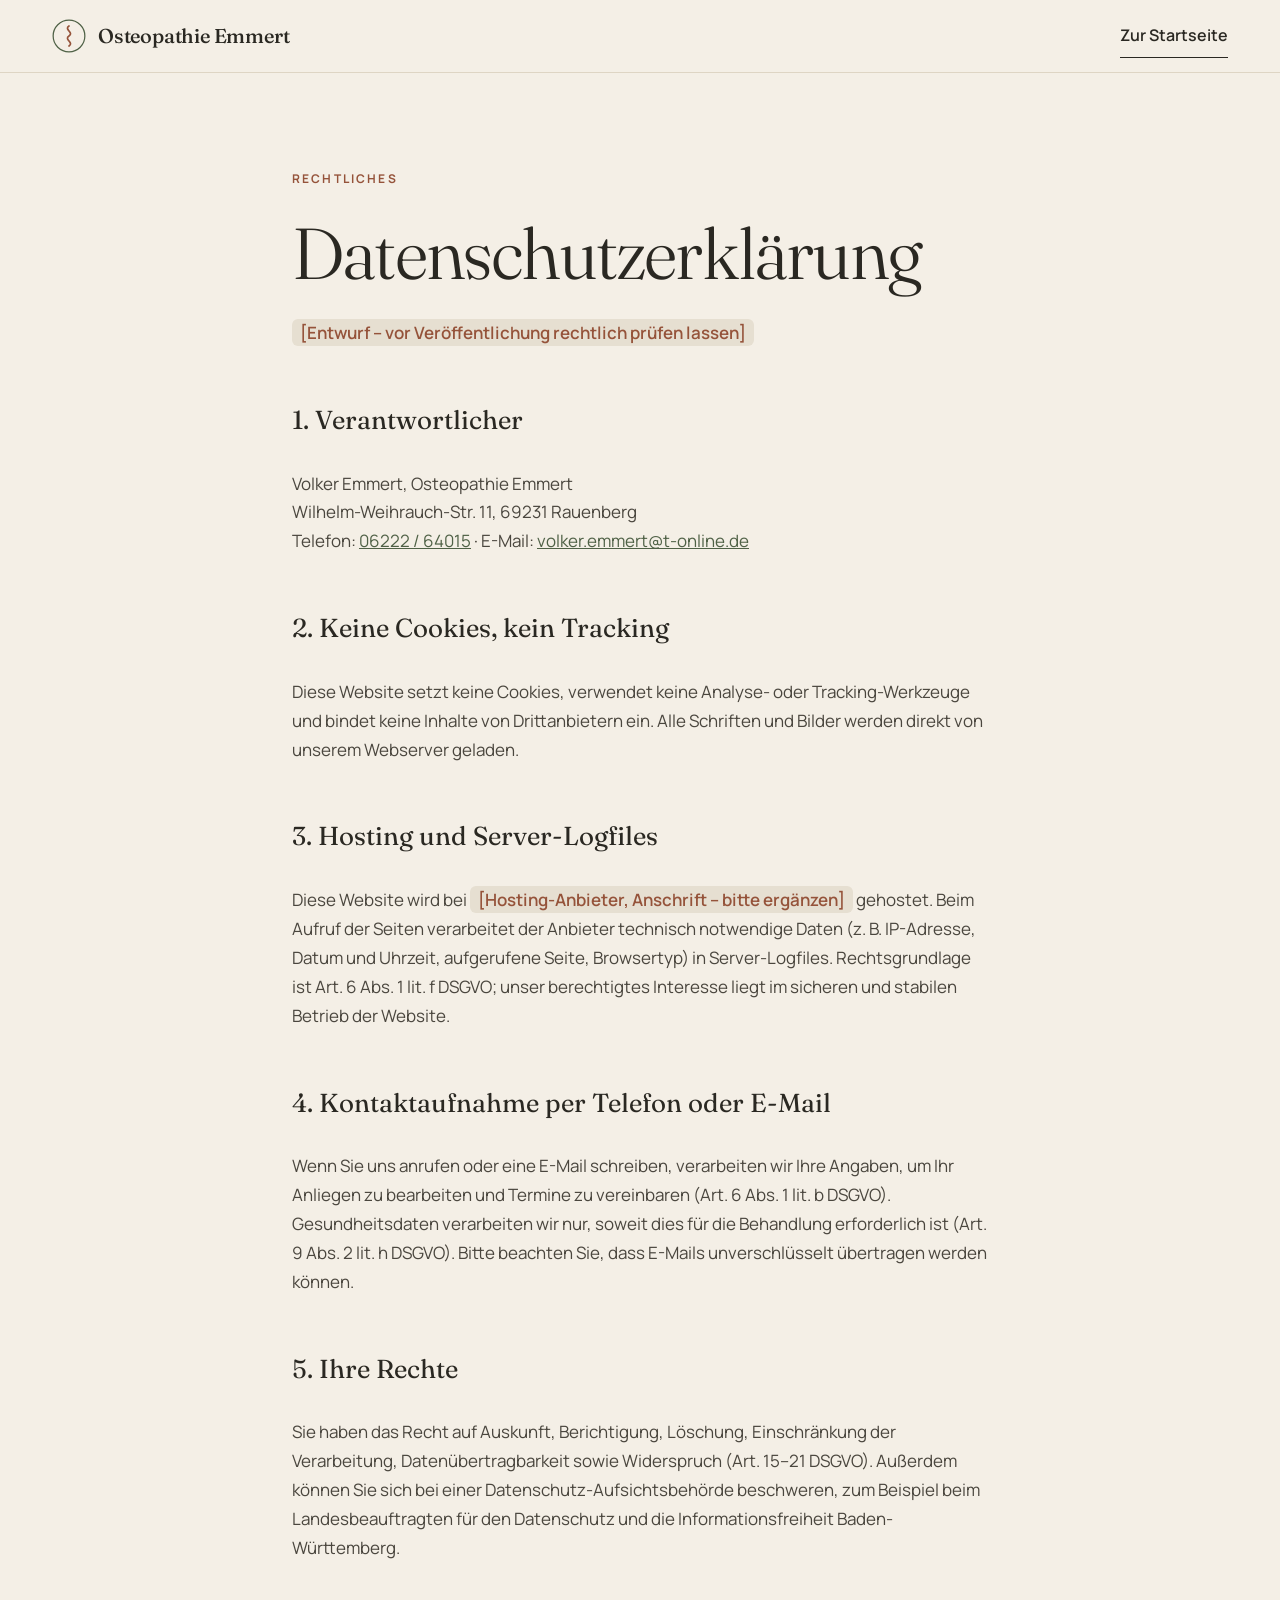
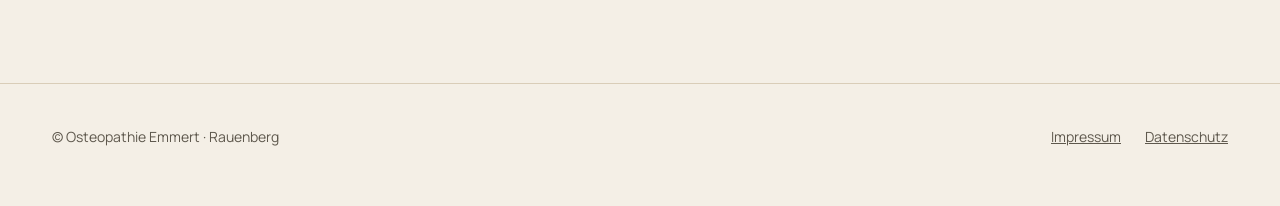
==== datenschutz.html @ 62a51f66 "Build praxis website from the "Erde & Ruhe" redesign Static one-page site for Osteopathie Emmert in " ====
<!doctype html>
<html lang="de">
<head>
  <meta charset="utf-8">
  <meta name="viewport" content="width=device-width, initial-scale=1">
  <title>Datenschutz – Osteopathie Emmert</title>
  <meta name="robots" content="noindex, follow">
  <meta name="theme-color" content="#F4EFE6">
  <link rel="icon" href="assets/img/favicon.svg" type="image/svg+xml">
  <link rel="stylesheet" href="assets/css/styles.css">
</head>
<body>
<a class="skip-link" href="#inhalt">Zum Inhalt springen</a>

<header class="site-header">
  <div class="site-header__inner">
    <a href="index.html" class="brand">
      <svg width="34" height="34" viewBox="0 0 44 44" fill="none" aria-hidden="true"><circle cx="22" cy="22" r="20.5" stroke="#4F6146" stroke-width="1.6"/><path d="M22 9c-7 4.5 7 8.5 0 13s7 8.5 0 13" stroke="#95533A" stroke-width="2.2" stroke-linecap="round"/></svg>
      <span class="brand__name">Osteopathie Emmert</span>
    </a>
    <a href="index.html" class="link-underline">Zur Startseite</a>
  </div>
</header>

<main id="inhalt" class="container legal">
  <span class="eyebrow eyebrow--accent">Rechtliches</span>
  <h1>Datenschutz&shy;erklärung</h1>

  <p><span class="placeholder">[Entwurf – vor Veröffentlichung rechtlich prüfen lassen]</span></p>

  <h2>1. Verantwortlicher</h2>
  <address>
    Volker Emmert, Osteopathie Emmert<br>
    Wilhelm-Weihrauch-Str. 11, 69231 Rauenberg<br>
    Telefon: <a href="tel:+49622264015">06222 / 64015</a> ·
    E-Mail: <a href="mailto:volker.emmert@t-online.de">volker.emmert@t-online.de</a>
  </address>

  <h2>2. Keine Cookies, kein Tracking</h2>
  <p>Diese Website setzt keine Cookies, verwendet keine Analyse- oder Tracking-Werkzeuge und bindet keine Inhalte von Drittanbietern ein. Alle Schriften und Bilder werden direkt von unserem Webserver geladen.</p>

  <h2>3. Hosting und Server-Logfiles</h2>
  <p>Diese Website wird bei <span class="placeholder">[Hosting-Anbieter, Anschrift – bitte ergänzen]</span> gehostet. Beim Aufruf der Seiten verarbeitet der Anbieter technisch notwendige Daten (z.&nbsp;B. IP-Adresse, Datum und Uhrzeit, aufgerufene Seite, Browsertyp) in Server-Logfiles. Rechtsgrundlage ist Art. 6 Abs. 1 lit. f DSGVO; unser berechtigtes Interesse liegt im sicheren und stabilen Betrieb der Website.</p>

  <h2>4. Kontaktaufnahme per Telefon oder E-Mail</h2>
  <p>Wenn Sie uns anrufen oder eine E-Mail schreiben, verarbeiten wir Ihre Angaben, um Ihr Anliegen zu bearbeiten und Termine zu vereinbaren (Art. 6 Abs. 1 lit. b DSGVO). Gesundheitsdaten verarbeiten wir nur, soweit dies für die Behandlung erforderlich ist (Art. 9 Abs. 2 lit. h DSGVO). Bitte beachten Sie, dass E-Mails unverschlüsselt übertragen werden können.</p>

  <h2>5. Ihre Rechte</h2>
  <p>Sie haben das Recht auf Auskunft, Berichtigung, Löschung, Einschränkung der Verarbeitung, Datenübertragbarkeit sowie Widerspruch (Art. 15–21 DSGVO). Außerdem können Sie sich bei einer Datenschutz-Aufsichtsbehörde beschweren, zum Beispiel beim Landesbeauftragten für den Datenschutz und die Informationsfreiheit Baden-Württemberg.</p>
</main>

<footer class="site-footer">
  <div class="container site-footer__inner">
    <span>© Osteopathie Emmert · Rauenberg</span>
    <nav aria-label="Rechtliches">
      <a href="impressum.html">Impressum</a>
      <a href="datenschutz.html" aria-current="page">Datenschutz</a>
    </nav>
  </div>
</footer>
</body>
</html>
---- assets/css/styles.css ----
/* ==========================================================================
   Osteopathie Emmert – Designsystem „Erde & Ruhe“
   Leinen- und Sandtöne als Grund, Moos für Vertrauen, Terrakotta für Wärme.
   ========================================================================== */

/* ---------- Schriften (lokal gehostet, SIL Open Font License) ---------- */

@font-face {
  font-family: 'Fraunces';
  font-style: normal;
  font-weight: 300 600;
  font-display: swap;
  src: url('../fonts/fraunces-latin.woff2') format('woff2');
}
@font-face {
  font-family: 'Fraunces';
  font-style: italic;
  font-weight: 300 500;
  font-display: swap;
  src: url('../fonts/fraunces-latin-italic.woff2') format('woff2');
}
@font-face {
  font-family: 'Manrope';
  font-style: normal;
  font-weight: 400 700;
  font-display: swap;
  src: url('../fonts/manrope-latin.woff2') format('woff2');
}

:root {
  /* Farben */
  --leinen: #F4EFE6;      /* Seitengrund */
  --papier: #FBF8F2;      /* Karten */
  --sand: #E6DFD1;        /* Tags, Flächen */
  --sand-hell: #EDE6D9;   /* Links in Karten */
  --lehm: #D9CDB8;        /* Linien */
  --lehm-dunkel: #CBBFA8; /* Rahmen */
  --salbei: #A3B096;
  --salbei-hell: #E3E8DA;
  --ocker: #C9A36A;
  --moos: #4F6146;        /* Primär, Buttons */
  --moos-dunkel: #3F4E38;
  --waldboden: #2F3A2B;   /* dunkle Flächen */
  --waldboden-karte: #3A4734;
  --waldboden-linie: #4E5C48;
  --terrakotta: #95533A;  /* Akzent, Labels */
  --honig: #E1B98A;       /* Akzent auf Dunkel */
  --erde: #2A2822;        /* Text */
  --stein: #5E584D;       /* Fließtext leise */
  --stein-dunkel: #4A463E;
  --label: #6B655A;
  --hell-auf-dunkel: #D6D0C2;
  --salbei-auf-dunkel: #C2CBB4;

  --accent: var(--moos);

  /* Typografie */
  --font-serif: 'Fraunces', Georgia, 'Times New Roman', serif;
  --font-sans: 'Manrope', system-ui, -apple-system, 'Segoe UI', sans-serif;

  /* Layout */
  --content: 1240px;
  --gutter: 32px;
  --section: 160px;

  /* Radien */
  --r-badge: 10px;
  --r-info: 24px;
  --r-card: 28px;
  --r-band: 32px;
  --r-pill: 999px;
}

/* ---------- Basis ---------- */

*,
*::before,
*::after { box-sizing: border-box; }

html { scroll-behavior: smooth; scroll-padding-top: 88px; }

@media (prefers-reduced-motion: reduce) {
  html { scroll-behavior: auto; }
  *, *::before, *::after { transition: none !important; animation: none !important; }
}

body {
  margin: 0;
  background: var(--leinen);
  color: var(--erde);
  font-family: var(--font-sans);
  font-size: 16px;
  line-height: 1.6;
  -webkit-font-smoothing: antialiased;
  -moz-osx-font-smoothing: grayscale;
}

img { display: block; max-width: 100%; }

a { color: var(--moos); }
a:hover { color: var(--waldboden); }

button { font-family: inherit; }

:focus-visible {
  outline: 2px solid var(--terrakotta);
  outline-offset: 3px;
  border-radius: 4px;
}

h1, h2, h3, p { margin: 0; }

em { font-style: italic; }

.skip-link {
  position: absolute;
  left: 16px;
  top: -100px;
  z-index: 100;
  padding: 12px 20px;
  border-radius: var(--r-pill);
  background: var(--waldboden);
  color: var(--leinen);
  font-weight: 600;
  text-decoration: none;
}
.skip-link:focus { top: 12px; color: var(--leinen); }

.visually-hidden {
  position: absolute !important;
  width: 1px; height: 1px;
  padding: 0; margin: -1px;
  overflow: hidden; clip: rect(0 0 0 0);
  white-space: nowrap; border: 0;
}

.container {
  max-width: var(--content);
  margin: 0 auto;
  padding-left: var(--gutter);
  padding-right: var(--gutter);
}

/* ---------- Typo-Bausteine ---------- */

.eyebrow {
  font-size: 12px;
  font-weight: 700;
  letter-spacing: 0.18em;
  text-transform: uppercase;
  color: var(--label);
}
.eyebrow--accent { color: var(--terrakotta); }
.eyebrow--honey { color: var(--honig); }

.h2 {
  font-family: var(--font-serif);
  font-weight: 320;
  font-size: clamp(36px, 4.6vw, 60px);
  line-height: 1.08;
  letter-spacing: -0.02em;
}
.h2 em { color: var(--terrakotta); }

.lead {
  font-size: 17px;
  line-height: 1.65;
  color: var(--stein);
}

.serif { font-family: var(--font-serif); }

/* ---------- Buttons ---------- */

.btn {
  display: inline-flex;
  align-items: center;
  justify-content: center;
  gap: 10px;
  min-height: 56px;
  padding: 0 32px;
  border-radius: var(--r-pill);
  background: var(--accent);
  color: var(--papier);
  font-weight: 600;
  font-size: 16px;
  text-decoration: none;
  transition: background-color 0.2s ease, transform 0.2s ease;
}
.btn:hover { background: var(--waldboden); color: var(--papier); }
.btn--sm { min-height: 44px; padding: 0 22px; font-size: 14.5px; }
.btn--md { min-height: 52px; padding: 0 26px; font-size: 15px; }

.link-underline {
  display: inline-flex;
  align-items: center;
  gap: 10px;
  min-height: 44px;
  color: var(--erde);
  font-weight: 600;
  font-size: 16px;
  text-decoration: none;
  border-bottom: 1.5px solid var(--erde);
}
.link-underline:hover { color: var(--moos); border-color: var(--moos); }

/* ---------- Header ---------- */

.site-header {
  position: sticky;
  top: 0;
  z-index: 50;
  background: rgba(244, 239, 230, 0.86);
  backdrop-filter: blur(16px);
  -webkit-backdrop-filter: blur(16px);
  border-bottom: 1px solid rgba(203, 191, 168, 0.55);
}

.site-header__inner {
  max-width: var(--content);
  margin: 0 auto;
  padding: 14px var(--gutter);
  display: flex;
  flex-wrap: wrap;
  align-items: center;
  justify-content: space-between;
  gap: 12px 32px;
}

.brand {
  display: flex;
  align-items: center;
  gap: 12px;
  min-height: 44px;
  color: var(--erde);
  text-decoration: none;
}
.brand:hover { color: var(--erde); }
.brand__name {
  font-family: var(--font-serif);
  font-size: 20px;
  font-weight: 500;
  letter-spacing: -0.01em;
}

.main-nav {
  display: flex;
  flex-wrap: wrap;
  align-items: center;
  gap: 4px 32px;
  font-size: 14.5px;
  font-weight: 500;
}
.main-nav a {
  padding: 12px 0;
  color: var(--erde);
  text-decoration: none;
}
.main-nav a:hover { color: var(--moos); }

.nav-toggle {
  display: none;
  align-items: center;
  justify-content: center;
  width: 44px;
  height: 44px;
  border-radius: var(--r-pill);
  border: 1.5px solid var(--lehm-dunkel);
  background: transparent;
  color: var(--erde);
  cursor: pointer;
}

/* ---------- Hero ---------- */

.hero {
  padding-top: 72px;
  display: flex;
  flex-wrap: wrap;
  gap: 56px 80px;
  align-items: center;
}
.hero__text {
  flex: 1 1 460px;
  min-width: 0;
  display: flex;
  flex-direction: column;
  gap: 36px;
}
.hero__title {
  font-family: var(--font-serif);
  font-weight: 320;
  font-size: clamp(60px, 8vw, 112px);
  line-height: 0.96;
  letter-spacing: -0.03em;
}
.hero__title em {
  font-weight: 300;
  color: var(--terrakotta);
}
.hero__intro {
  max-width: 440px;
  font-size: 20px;
  line-height: 1.6;
  color: var(--stein-dunkel);
}
.hero__actions {
  display: flex;
  flex-wrap: wrap;
  align-items: center;
  gap: 16px 32px;
}
.hero__media { flex: 1 1 420px; min-width: 0; }
.hero__media img {
  width: 100%;
  height: 640px;
  object-fit: cover;
  border-radius: 400px 400px var(--r-card) var(--r-card);
}

/* ---------- Auf einen Blick ---------- */

.facts { padding-top: 72px; }
.facts__grid {
  display: grid;
  grid-template-columns: repeat(auto-fit, minmax(240px, 1fr));
  border-top: 1px solid var(--lehm);
  border-bottom: 1px solid var(--lehm);
}
.facts__item {
  padding: 28px 28px 28px 0;
  display: flex;
  flex-direction: column;
  gap: 8px;
}
.facts__value {
  font-size: 16px;
  line-height: 1.6;
  color: var(--erde);
  text-decoration: none;
}

/* ---------- Sektionen allgemein ---------- */

.section { padding-top: var(--section); }

.section-head {
  display: flex;
  flex-wrap: wrap;
  justify-content: space-between;
  align-items: flex-end;
  gap: 24px 80px;
}
.section-head__title {
  display: flex;
  flex-direction: column;
  gap: 28px;
}

/* ---------- 01 Philosophie ---------- */

.philosophy {
  display: flex;
  flex-direction: column;
  gap: 64px;
}
.philosophy__head {
  display: flex;
  flex-direction: column;
  gap: 28px;
  max-width: 920px;
}
.philosophy__head .h2 { line-height: 1.12; }
.philosophy__image {
  width: 100%;
  height: 520px;
  object-fit: cover;
  border-radius: var(--r-band);
}
.philosophy__body {
  display: flex;
  flex-wrap: wrap;
  gap: 32px 80px;
}
.philosophy__quote {
  flex: 1 1 360px;
  min-width: 0;
  font-family: var(--font-serif);
  font-style: italic;
  font-size: 24px;
  line-height: 1.45;
}
.philosophy__text {
  flex: 1 1 420px;
  min-width: 0;
  font-size: 17px;
  line-height: 1.7;
  color: var(--stein-dunkel);
}

/* ---------- 02 Beschwerden ---------- */

.complaints {
  display: flex;
  flex-direction: column;
  gap: 48px;
}
.complaints .lead { max-width: 420px; }

.chips {
  display: flex;
  flex-wrap: wrap;
  gap: 10px;
}
.chip {
  min-height: 48px;
  padding: 0 22px;
  border-radius: var(--r-pill);
  border: 1.5px solid var(--lehm-dunkel);
  background: transparent;
  color: var(--erde);
  font-size: 15px;
  font-weight: 500;
  cursor: pointer;
  transition: background-color 0.2s ease, border-color 0.2s ease, color 0.2s ease;
}
.chip:hover { border-color: var(--accent); }
.chip[aria-pressed="true"] {
  border-color: var(--accent);
  background: var(--accent);
  color: var(--papier);
  font-weight: 600;
}

.complaint-panel {
  background: var(--papier);
  border-radius: var(--r-band);
  padding: clamp(28px, 4.5vw, 56px);
  display: flex;
  flex-wrap: wrap;
  gap: 40px 72px;
}
.complaint-panel__main {
  flex: 1.2 1 420px;
  min-width: 0;
  display: flex;
  flex-direction: column;
  gap: 24px;
}
.complaint-panel__title {
  font-family: var(--font-serif);
  font-weight: 350;
  font-size: clamp(30px, 3.2vw, 42px);
  line-height: 1.1;
  letter-spacing: -0.015em;
}
.complaint-panel__block {
  display: flex;
  flex-direction: column;
  gap: 8px;
}
.complaint-panel__feel {
  font-family: var(--font-serif);
  font-style: italic;
  font-size: 21px;
  line-height: 1.5;
}
.complaint-panel__why {
  font-size: 16.5px;
  line-height: 1.7;
  color: var(--stein-dunkel);
}
.complaint-panel__side {
  flex: 1 1 300px;
  min-width: 0;
  display: flex;
  flex-direction: column;
  gap: 16px;
  padding-top: 8px;
}
.way-links {
  list-style: none;
  margin: 0;
  padding: 0;
  display: flex;
  flex-direction: column;
  gap: 16px;
}
.way-link {
  display: flex;
  align-items: center;
  justify-content: space-between;
  gap: 16px;
  min-height: 64px;
  padding: 0 22px;
  border-radius: 18px;
  background: var(--sand-hell);
  color: var(--erde);
  text-decoration: none;
  transition: background-color 0.2s ease;
}
.way-link:hover { background: var(--sand); color: var(--erde); }
.way-link__text { display: flex; flex-direction: column; gap: 2px; padding: 10px 0; }
.way-link__title { font-family: var(--font-serif); font-size: 20px; }
.way-link__sub { font-size: 13px; color: var(--stein); }
.complaint-panel__side .btn { margin-top: 8px; }

/* ---------- 03 Behandlung ---------- */

.treatment {
  padding-bottom: var(--section);
  display: flex;
  flex-direction: column;
  gap: 56px;
}
.treatment .lead { max-width: 400px; }

.accordion {
  display: flex;
  flex-direction: column;
  border-bottom: 1px solid var(--lehm);
}
.accordion__item { border-top: 1px solid var(--lehm); }
.accordion__item h3 { font: inherit; }

.way-toggle {
  width: 100%;
  display: flex;
  flex-wrap: wrap;
  align-items: center;
  gap: 12px 40px;
  padding: 36px 0;
  background: transparent;
  border: 0;
  color: var(--erde);
  text-align: left;
  cursor: pointer;
}
.way-toggle__num {
  flex: 0 0 48px;
  font-family: var(--font-serif);
  font-size: 16px;
  color: var(--terrakotta);
}
.way-toggle__text {
  flex: 1 1 260px;
  min-width: 0;
  display: flex;
  flex-direction: column;
  gap: 6px;
}
.way-toggle__title {
  font-family: var(--font-serif);
  font-weight: 400;
  font-size: clamp(26px, 2.6vw, 34px);
  letter-spacing: -0.01em;
}
.way-toggle__sub { font-size: 15px; color: var(--stein); }
.match-badge {
  padding: 7px 14px;
  border-radius: var(--r-pill);
  background: var(--salbei-hell);
  color: var(--moos-dunkel);
  font-size: 13px;
  font-weight: 600;
}
.match-badge[hidden] { display: none; }

.toggle-icon {
  flex: 0 0 52px;
  width: 52px;
  height: 52px;
  border-radius: var(--r-pill);
  border: 1.5px solid currentColor;
  display: flex;
  align-items: center;
  justify-content: center;
  transition: background-color 0.2s ease;
}
.toggle-icon .icon-minus { display: none; }
[aria-expanded="true"] .toggle-icon .icon-minus { display: block; }
[aria-expanded="true"] .toggle-icon .icon-plus { display: none; }
.way-toggle:hover .toggle-icon { background: var(--sand); }

.way-panel {
  padding: 0 0 48px clamp(0px, 6vw, 88px);
  display: grid;
  grid-template-columns: repeat(auto-fit, minmax(240px, 1fr));
  gap: 32px 48px;
}
.way-panel[hidden] { display: none; }
.way-panel__col { display: flex; flex-direction: column; gap: 10px; }
.way-panel__col p {
  font-size: 16px;
  line-height: 1.7;
  color: var(--stein-dunkel);
}

.tags {
  list-style: none;
  margin: 0;
  padding: 0;
  display: flex;
  flex-wrap: wrap;
  gap: 8px;
}
.tags li {
  padding: 7px 14px;
  border-radius: var(--r-pill);
  background: var(--sand);
  font-size: 13.5px;
  font-weight: 500;
}

/* ---------- 04 Expertise ---------- */

.expertise {
  background: var(--waldboden);
  color: var(--leinen);
}
.expertise__inner {
  padding-top: 140px;
  padding-bottom: 140px;
  display: flex;
  flex-direction: column;
  gap: 96px;
}
.expertise__intro {
  display: flex;
  flex-direction: column;
  gap: 56px;
}
.expertise__head {
  display: flex;
  flex-direction: column;
  gap: 28px;
  max-width: 820px;
}
.expertise .h2 em { color: var(--honig); }

.cards {
  display: grid;
  grid-template-columns: repeat(auto-fit, minmax(260px, 1fr));
  gap: 20px;
}
.card {
  background: var(--waldboden-karte);
  border-radius: var(--r-card);
  padding: 36px 32px;
  display: flex;
  flex-direction: column;
  gap: 16px;
}
.card__stat {
  font-family: var(--font-serif);
  font-size: 44px;
  font-weight: 320;
  line-height: 1;
  color: var(--honig);
}
.card h3 {
  font-family: var(--font-serif);
  font-weight: 400;
  font-size: 23px;
}
.card p {
  font-size: 15.5px;
  line-height: 1.65;
  color: var(--hell-auf-dunkel);
}

.about {
  display: flex;
  flex-wrap: wrap;
  gap: 64px 96px;
  align-items: flex-start;
}
.about__portrait {
  flex: 1 1 340px;
  min-width: 0;
  display: flex;
  flex-direction: column;
  gap: 28px;
}
.portrait-placeholder {
  height: 520px;
  border-radius: var(--r-card) var(--r-card) 400px 400px;
  background: var(--waldboden-karte);
  display: flex;
  align-items: center;
  justify-content: center;
  text-align: center;
  padding: 32px;
  color: var(--salbei-auf-dunkel);
  font-size: 14px;
  font-weight: 500;
}
.portrait-img {
  width: 100%;
  height: 520px;
  object-fit: cover;
  border-radius: var(--r-card) var(--r-card) 400px 400px;
}
.about__name { font-family: var(--font-serif); font-size: 28px; }
.about__role { font-size: 15px; color: var(--salbei-auf-dunkel); }
.about__text {
  flex: 1.3 1 460px;
  min-width: 0;
  display: flex;
  flex-direction: column;
  gap: 32px;
}
.about__quote {
  font-family: var(--font-serif);
  font-weight: 300;
  font-style: italic;
  font-size: clamp(32px, 3.6vw, 48px);
  line-height: 1.15;
  letter-spacing: -0.015em;
}
.about__body {
  max-width: 560px;
  font-size: 17px;
  line-height: 1.7;
  color: var(--hell-auf-dunkel);
}

.accordion--dark { border-bottom-color: var(--waldboden-linie); }
.accordion--dark .accordion__item { border-top-color: var(--waldboden-linie); }

.exp-toggle {
  width: 100%;
  display: flex;
  align-items: center;
  justify-content: space-between;
  gap: 24px;
  padding: 24px 0;
  background: transparent;
  border: 0;
  color: var(--leinen);
  text-align: left;
  cursor: pointer;
}
.exp-toggle__text {
  display: flex;
  align-items: baseline;
  flex-wrap: wrap;
  gap: 4px 16px;
}
.exp-toggle__title { font-family: var(--font-serif); font-size: 24px; }
.exp-toggle__hint { font-size: 14px; color: var(--salbei-auf-dunkel); }
.exp-toggle .toggle-icon {
  flex: 0 0 44px;
  width: 44px;
  height: 44px;
  color: var(--salbei-auf-dunkel);
}
.exp-toggle:hover .toggle-icon { background: var(--waldboden-karte); }

.exp-list {
  list-style: none;
  margin: 0;
  padding: 0 0 28px;
  display: flex;
  flex-direction: column;
  gap: 18px;
}
.exp-list[hidden] { display: none; }
.exp-list li { display: flex; flex-wrap: wrap; gap: 4px 24px; }
.exp-list__a {
  flex: 0 0 220px;
  font-size: 15px;
  font-weight: 600;
  color: var(--honig);
}
.exp-list__b {
  flex: 1 1 260px;
  min-width: 0;
  font-size: 15px;
  line-height: 1.6;
  color: var(--hell-auf-dunkel);
}

/* ---------- 05 Praxis ---------- */

.practice { position: relative; }
.practice__image {
  width: 100%;
  height: 520px;
  object-fit: cover;
  border-radius: var(--r-band);
}
.practice__card {
  position: absolute;
  left: 32px;
  bottom: 32px;
  max-width: 360px;
  background: var(--papier);
  border-radius: var(--r-info);
  padding: 28px 30px;
  display: flex;
  flex-direction: column;
  gap: 12px;
}
.practice__card h2 {
  font-family: var(--font-serif);
  font-weight: 400;
  font-size: 30px;
  line-height: 1.15;
}
.practice__card p { font-size: 15px; line-height: 1.6; color: var(--stein); }

/* ---------- 06 Kontakt ---------- */

.contact {
  padding-bottom: 140px;
  display: flex;
  flex-wrap: wrap;
  gap: 56px 96px;
}
.contact__main {
  flex: 1.2 1 440px;
  min-width: 0;
  display: flex;
  flex-direction: column;
  gap: 32px;
}
.contact__title {
  font-family: var(--font-serif);
  font-weight: 320;
  font-size: clamp(40px, 5vw, 68px);
  line-height: 1.04;
  letter-spacing: -0.025em;
}
.contact__title em { color: var(--terrakotta); }
.contact__phone {
  font-family: var(--font-serif);
  font-size: clamp(30px, 3.4vw, 40px);
  color: var(--erde);
  text-decoration: none;
}
.contact__phone:hover { color: var(--moos); }
.contact__actions {
  display: flex;
  flex-wrap: wrap;
  align-items: center;
  gap: 16px 32px;
}
.contact__mail { font-size: 16px; font-weight: 500; }

.hours {
  flex: 1 1 320px;
  min-width: 0;
  margin: 0;
  display: flex;
  flex-direction: column;
  align-self: flex-end;
}
.hours div {
  padding: 24px 0;
  border-top: 1px solid var(--lehm);
  display: flex;
  justify-content: space-between;
  gap: 24px;
}
.hours div:last-child { border-bottom: 1px solid var(--lehm); }
.hours dt { font-weight: 600; }
.hours dd { margin: 0; text-align: right; line-height: 1.6; }
.hours address { font-style: normal; }

/* ---------- Footer ---------- */

.site-footer { border-top: 1px solid var(--lehm); }
.site-footer__inner {
  padding-top: 32px;
  padding-bottom: 48px;
  display: flex;
  flex-wrap: wrap;
  justify-content: space-between;
  align-items: center;
  gap: 16px;
  font-size: 14px;
  color: var(--stein);
}
.site-footer nav {
  display: flex;
  flex-wrap: wrap;
  gap: 8px 24px;
}
.site-footer a {
  color: var(--stein);
  display: inline-block;
  padding: 10px 0;
}
.site-footer a:hover { color: var(--erde); }

/* ---------- Rechtstexte (Impressum, Datenschutz) ---------- */

.legal {
  max-width: 760px;
  padding-top: 96px;
  padding-bottom: 120px;
  display: flex;
  flex-direction: column;
  gap: 28px;
}
.legal h1 {
  font-family: var(--font-serif);
  font-weight: 320;
  font-size: clamp(44px, 6vw, 72px);
  line-height: 1.04;
  letter-spacing: -0.025em;
}
.legal h2 {
  margin-top: 24px;
  font-family: var(--font-serif);
  font-weight: 400;
  font-size: 26px;
}
.legal p, .legal address, .legal li {
  font-size: 17px;
  line-height: 1.7;
  color: var(--stein-dunkel);
  font-style: normal;
}
.placeholder {
  padding: 2px 8px;
  border-radius: 6px;
  background: var(--sand);
  color: var(--terrakotta);
  font-weight: 600;
}

/* ---------- Responsiv ---------- */

@media (max-width: 960px) {
  :root { --section: 120px; }
  .hero__media img { height: 520px; }
}

@media (max-width: 760px) {
  :root { --gutter: 20px; --section: 96px; }

  .nav-toggle { display: inline-flex; }
  .site-header__inner { flex-wrap: wrap; gap: 12px 8px; }
  .brand { flex: 1 1 0; min-width: 0; gap: 10px; }
  .brand svg { flex: 0 0 auto; width: 30px; height: 30px; }
  .brand__name { font-size: 17px; white-space: nowrap; overflow: hidden; text-overflow: ellipsis; }
  .header-cta { order: 2; }
  .nav-toggle { order: 3; }
  .main-nav {
    order: 4;
    flex: 1 0 100%;
    flex-direction: column;
    align-items: stretch;
    gap: 0;
    font-size: 17px;
    padding-bottom: 8px;
  }
  .main-nav a { padding: 14px 0; border-top: 1px solid var(--lehm); }
  .js .main-nav:not(.is-open) { display: none; }

  .header-cta__label { display: none; }
  .header-cta { padding: 0; width: 44px; }

  .hero { padding-top: 48px; gap: 48px; }
  .hero__text { gap: 28px; }
  .hero__intro { font-size: 18px; }
  .hero__media img { height: 440px; }

  .facts { padding-top: 56px; }
  .philosophy { gap: 40px; }
  .philosophy__image { height: 320px; border-radius: var(--r-info); }
  .philosophy__quote { font-size: 21px; }

  .way-toggle { padding: 28px 0; gap: 12px 16px; }
  .way-toggle__num { flex-basis: 32px; }
  .way-toggle .toggle-icon { flex-basis: 44px; width: 44px; height: 44px; }

  .expertise__inner { padding-top: 96px; padding-bottom: 96px; gap: 72px; }
  .portrait-placeholder, .portrait-img { height: 420px; }
  .exp-list__a { flex-basis: 100%; }

  .practice__image { height: 360px; border-radius: var(--r-info); }
  .practice__card {
    left: auto;
    bottom: auto;
    max-width: none;
    margin-top: -48px;
    margin-left: 16px;
    margin-right: 16px;
    position: relative;
  }

  .contact { padding-bottom: 96px; }
}
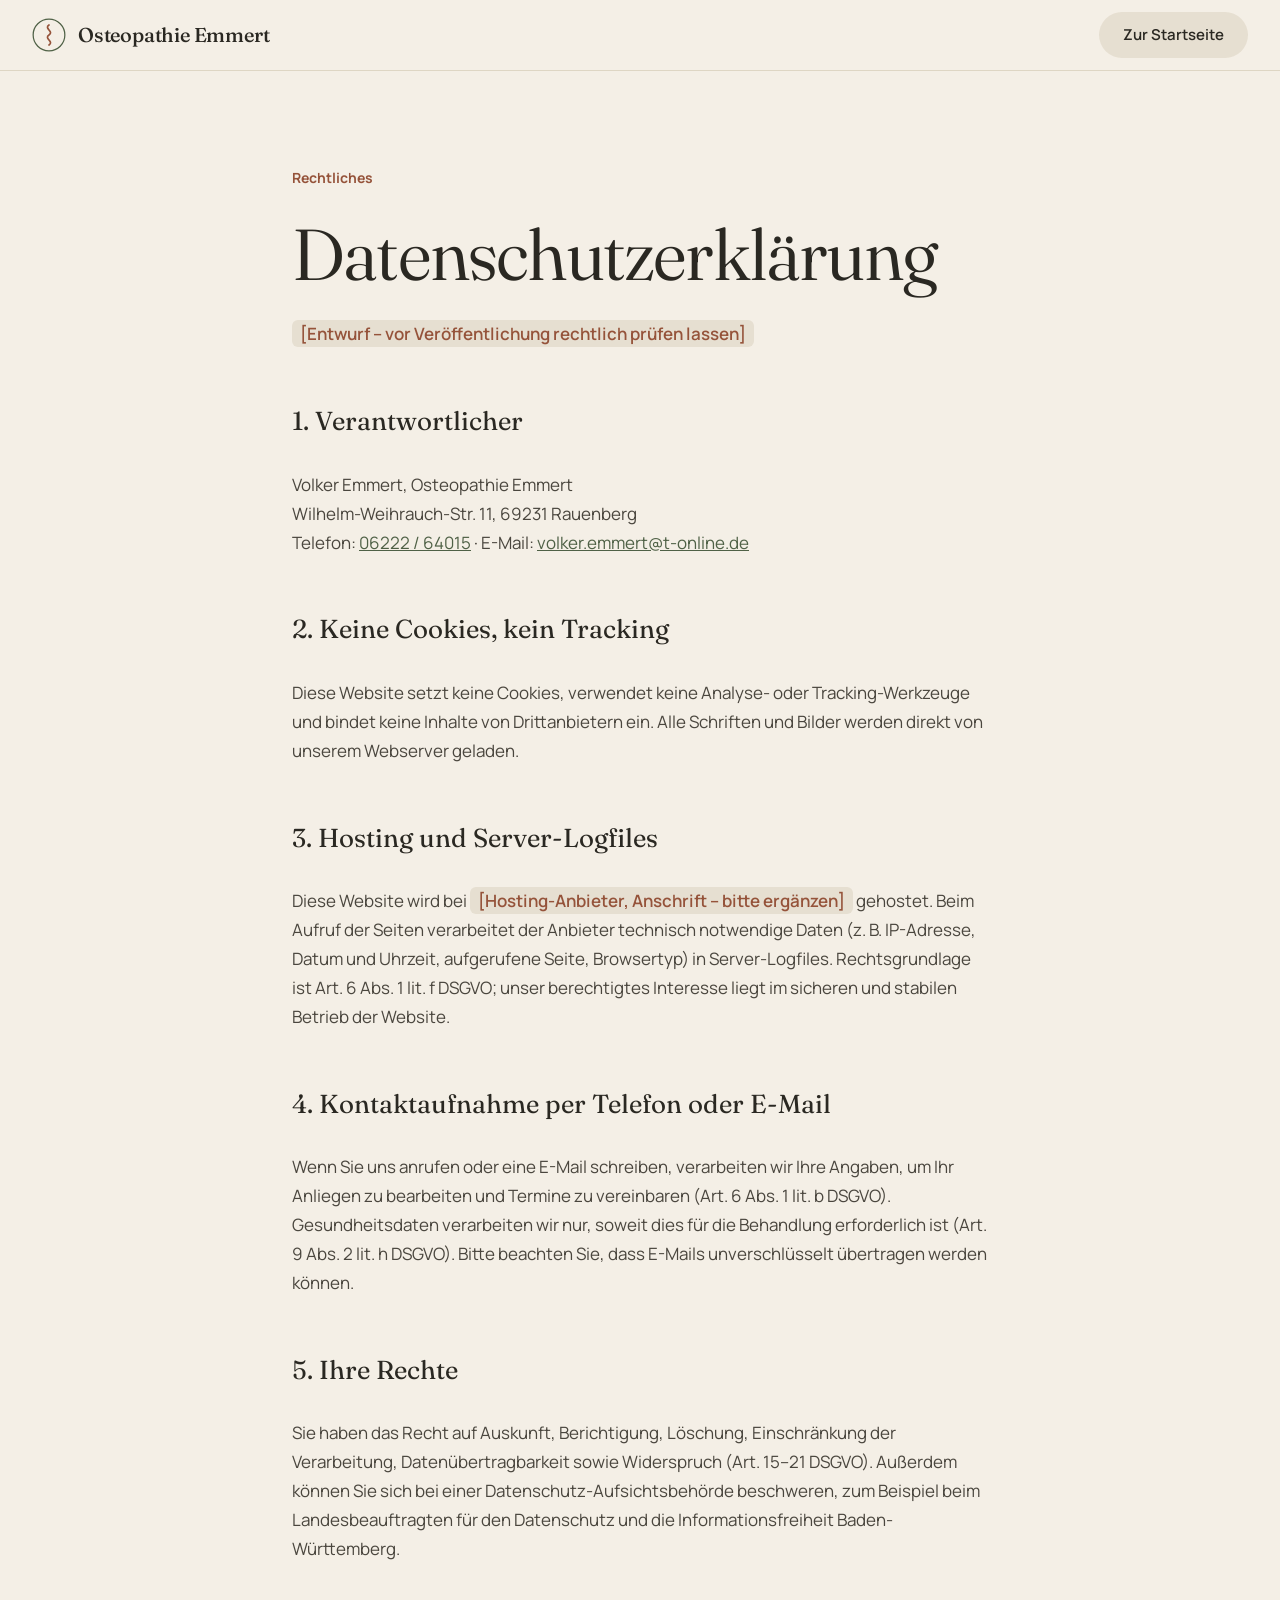
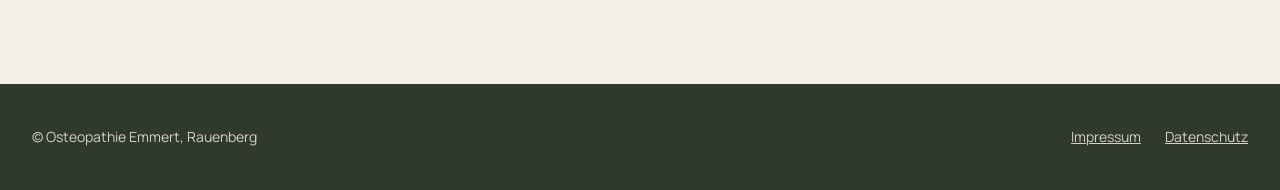
==== commit 8267ee2b: "Rebuild site from the updated "Erde & Ruhe" design Follows the new version of the Claude Design canv" ====
--- a/datenschutz.html
+++ b/datenschutz.html
@@ -18,12 +18,12 @@
       <svg width="34" height="34" viewBox="0 0 44 44" fill="none" aria-hidden="true"><circle cx="22" cy="22" r="20.5" stroke="#4F6146" stroke-width="1.6"/><path d="M22 9c-7 4.5 7 8.5 0 13s7 8.5 0 13" stroke="#95533A" stroke-width="2.2" stroke-linecap="round"/></svg>
       <span class="brand__name">Osteopathie Emmert</span>
     </a>
-    <a href="index.html" class="link-underline">Zur Startseite</a>
+    <a href="index.html" class="btn btn--secondary btn--header">Zur Startseite</a>
   </div>
 </header>
 
 <main id="inhalt" class="container legal">
-  <span class="eyebrow eyebrow--accent">Rechtliches</span>
+  <span class="label">Rechtliches</span>
   <h1>Datenschutz&shy;erklärung</h1>
 
   <p><span class="placeholder">[Entwurf – vor Veröffentlichung rechtlich prüfen lassen]</span></p>
@@ -51,7 +51,7 @@
 
 <footer class="site-footer">
   <div class="container site-footer__inner">
-    <span>© Osteopathie Emmert · Rauenberg</span>
+    <span>© Osteopathie Emmert, Rauenberg</span>
     <nav aria-label="Rechtliches">
       <a href="impressum.html">Impressum</a>
       <a href="datenschutz.html" aria-current="page">Datenschutz</a>
--- a/assets/css/styles.css
+++ b/assets/css/styles.css
@@ -1,6 +1,7 @@
 /* ==========================================================================
    Osteopathie Emmert – Designsystem „Erde & Ruhe“
    Leinen- und Sandtöne als Grund, Moos für Vertrauen, Terrakotta für Wärme.
+   Große, weich gerundete Flächen, klare Pill-Buttons, Bilder mit Licht und Schatten.
    ========================================================================== */
 
 /* ---------- Schriften (lokal gehostet, SIL Open Font License) ---------- */
@@ -13,13 +14,6 @@
   src: url('../fonts/fraunces-latin.woff2') format('woff2');
 }
 @font-face {
-  font-family: 'Fraunces';
-  font-style: italic;
-  font-weight: 300 500;
-  font-display: swap;
-  src: url('../fonts/fraunces-latin-italic.woff2') format('woff2');
-}
-@font-face {
   font-family: 'Manrope';
   font-style: normal;
   font-weight: 400 700;
@@ -31,10 +25,11 @@
   /* Farben */
   --leinen: #F4EFE6;      /* Seitengrund */
   --papier: #FBF8F2;      /* Karten */
-  --sand: #E6DFD1;        /* Tags, Flächen */
+  --sand: #E6DFD1;        /* Flächen, Tags */
   --sand-hell: #EDE6D9;   /* Links in Karten */
   --lehm: #D9CDB8;        /* Linien */
-  --lehm-dunkel: #CBBFA8; /* Rahmen */
+  --lehm-hell: #E2D9C8;   /* Linien auf Papier */
+  --rahmen: #D2C6B0;      /* Chip-Rahmen */
   --salbei: #A3B096;
   --salbei-hell: #E3E8DA;
   --ocker: #C9A36A;
@@ -45,10 +40,10 @@
   --waldboden-linie: #4E5C48;
   --terrakotta: #95533A;  /* Akzent, Labels */
   --honig: #E1B98A;       /* Akzent auf Dunkel */
-  --erde: #2A2822;        /* Text */
-  --stein: #5E584D;       /* Fließtext leise */
+  --erde: #2A2822;        /* Text, aktive Auswahl */
+  --stein: #5E584D;       /* leiser Text */
   --stein-dunkel: #4A463E;
-  --label: #6B655A;
+  --kachel-text: #3B3830;
   --hell-auf-dunkel: #D6D0C2;
   --salbei-auf-dunkel: #C2CBB4;
 
@@ -59,14 +54,14 @@
   --font-sans: 'Manrope', system-ui, -apple-system, 'Segoe UI', sans-serif;
 
   /* Layout */
-  --content: 1240px;
+  --content: 1280px;
   --gutter: 32px;
-  --section: 160px;
+  --section: 120px;
 
   /* Radien */
-  --r-badge: 10px;
-  --r-info: 24px;
-  --r-card: 28px;
+  --r-row: 18px;
+  --r-card: 24px;
+  --r-hero: 28px;
   --r-band: 32px;
   --r-pill: 999px;
 }
@@ -77,7 +72,7 @@
 *::before,
 *::after { box-sizing: border-box; }
 
-html { scroll-behavior: smooth; scroll-padding-top: 88px; }
+html { scroll-behavior: smooth; scroll-padding-top: 84px; }
 
 @media (prefers-reduced-motion: reduce) {
   html { scroll-behavior: auto; }
@@ -109,8 +104,6 @@
 }
 
 h1, h2, h3, p { margin: 0; }
-
-em { font-style: italic; }
 
 .skip-link {
   position: absolute;
@@ -126,14 +119,6 @@
 }
 .skip-link:focus { top: 12px; color: var(--leinen); }
 
-.visually-hidden {
-  position: absolute !important;
-  width: 1px; height: 1px;
-  padding: 0; margin: -1px;
-  overflow: hidden; clip: rect(0 0 0 0);
-  white-space: nowrap; border: 0;
-}
-
 .container {
   max-width: var(--content);
   margin: 0 auto;
@@ -141,34 +126,33 @@
   padding-right: var(--gutter);
 }
 
+.section { padding-top: var(--section); }
+
 /* ---------- Typo-Bausteine ---------- */
-
-.eyebrow {
-  font-size: 12px;
-  font-weight: 700;
-  letter-spacing: 0.18em;
-  text-transform: uppercase;
-  color: var(--label);
-}
-.eyebrow--accent { color: var(--terrakotta); }
-.eyebrow--honey { color: var(--honig); }
 
 .h2 {
   font-family: var(--font-serif);
-  font-weight: 320;
-  font-size: clamp(36px, 4.6vw, 60px);
+  font-weight: 350;
+  font-size: clamp(34px, 4vw, 52px);
   line-height: 1.08;
   letter-spacing: -0.02em;
 }
-.h2 em { color: var(--terrakotta); }
-
-.lead {
-  font-size: 17px;
-  line-height: 1.65;
-  color: var(--stein);
-}
-
-.serif { font-family: var(--font-serif); }
+
+.label {
+  font-size: 14px;
+  font-weight: 700;
+  color: var(--terrakotta);
+}
+
+.muted { color: var(--stein); }
+
+.section-head {
+  display: flex;
+  flex-wrap: wrap;
+  justify-content: space-between;
+  align-items: flex-end;
+  gap: 16px 40px;
+}
 
 /* ---------- Buttons ---------- */
 
@@ -176,55 +160,69 @@
   display: inline-flex;
   align-items: center;
   justify-content: center;
-  gap: 10px;
+  gap: 8px;
   min-height: 56px;
-  padding: 0 32px;
+  padding: 0 30px;
   border-radius: var(--r-pill);
   background: var(--accent);
   color: var(--papier);
   font-weight: 600;
   font-size: 16px;
   text-decoration: none;
-  transition: background-color 0.2s ease, transform 0.2s ease;
+  transition: background-color 0.2s ease;
 }
 .btn:hover { background: var(--waldboden); color: var(--papier); }
-.btn--sm { min-height: 44px; padding: 0 22px; font-size: 14.5px; }
-.btn--md { min-height: 52px; padding: 0 26px; font-size: 15px; }
-
-.link-underline {
-  display: inline-flex;
-  align-items: center;
-  gap: 10px;
+.btn--secondary { background: var(--sand); color: var(--erde); padding: 0 28px; }
+.btn--secondary:hover { background: var(--lehm); color: var(--erde); }
+.btn--header { min-height: 46px; padding: 0 24px; font-size: 15px; }
+.header-cta { gap: 0; }
+.btn--panel { min-height: 54px; padding: 0 26px; font-size: 15.5px; }
+.btn--small {
   min-height: 44px;
+  padding: 0 20px;
+  background: var(--papier);
   color: var(--erde);
-  font-weight: 600;
-  font-size: 16px;
-  text-decoration: none;
-  border-bottom: 1.5px solid var(--erde);
-}
-.link-underline:hover { color: var(--moos); border-color: var(--moos); }
-
-/* ---------- Header ---------- */
+  font-size: 14.5px;
+}
+
+/* ---------- Infoleiste & Header ---------- */
+
+.topbar {
+  background: var(--waldboden);
+  color: var(--leinen);
+  font-size: 13.5px;
+  font-weight: 500;
+}
+.topbar__inner {
+  padding-top: 10px;
+  padding-bottom: 10px;
+  display: flex;
+  flex-wrap: wrap;
+  justify-content: center;
+  gap: 4px 28px;
+  text-align: center;
+}
+.topbar a { color: var(--honig); font-weight: 600; }
+.topbar a:hover { color: var(--papier); }
 
 .site-header {
   position: sticky;
   top: 0;
   z-index: 50;
-  background: rgba(244, 239, 230, 0.86);
+  background: rgba(244, 239, 230, 0.9);
   backdrop-filter: blur(16px);
   -webkit-backdrop-filter: blur(16px);
   border-bottom: 1px solid rgba(203, 191, 168, 0.55);
 }
-
 .site-header__inner {
   max-width: var(--content);
   margin: 0 auto;
-  padding: 14px var(--gutter);
+  padding: 12px var(--gutter);
   display: flex;
   flex-wrap: wrap;
   align-items: center;
   justify-content: space-between;
-  gap: 12px 32px;
+  gap: 8px 32px;
 }
 
 .brand {
@@ -236,6 +234,7 @@
   text-decoration: none;
 }
 .brand:hover { color: var(--erde); }
+.brand svg { flex: 0 0 auto; }
 .brand__name {
   font-family: var(--font-serif);
   font-size: 20px;
@@ -247,8 +246,8 @@
   display: flex;
   flex-wrap: wrap;
   align-items: center;
-  gap: 4px 32px;
-  font-size: 14.5px;
+  gap: 0 28px;
+  font-size: 15px;
   font-weight: 500;
 }
 .main-nav a {
@@ -265,147 +264,167 @@
   width: 44px;
   height: 44px;
   border-radius: var(--r-pill);
-  border: 1.5px solid var(--lehm-dunkel);
-  background: transparent;
+  border: 0;
+  background: var(--sand);
   color: var(--erde);
   cursor: pointer;
 }
 
 /* ---------- Hero ---------- */
 
-.hero {
-  padding-top: 72px;
-  display: flex;
-  flex-wrap: wrap;
-  gap: 56px 80px;
-  align-items: center;
-}
-.hero__text {
-  flex: 1 1 460px;
-  min-width: 0;
-  display: flex;
-  flex-direction: column;
-  gap: 36px;
+.hero { padding-top: 32px; }
+.hero__grid {
+  display: flex;
+  flex-wrap: wrap;
+  gap: 24px;
+  align-items: stretch;
+}
+.hero__card {
+  flex: 1 1 480px;
+  min-width: 0;
+  background: var(--papier);
+  border-radius: var(--r-hero);
+  padding: clamp(32px, 5vw, 64px);
+  display: flex;
+  flex-direction: column;
+  justify-content: space-between;
+  gap: 48px;
+}
+.hero__content {
+  display: flex;
+  flex-direction: column;
+  gap: 28px;
+}
+.hero__eyebrow {
+  font-size: 15px;
+  font-weight: 600;
+  color: var(--moos);
 }
 .hero__title {
   font-family: var(--font-serif);
-  font-weight: 320;
-  font-size: clamp(60px, 8vw, 112px);
-  line-height: 0.96;
+  font-weight: 350;
+  font-size: clamp(52px, 6.4vw, 92px);
+  line-height: 0.98;
   letter-spacing: -0.03em;
 }
-.hero__title em {
-  font-weight: 300;
-  color: var(--terrakotta);
-}
 .hero__intro {
-  max-width: 440px;
-  font-size: 20px;
+  max-width: 460px;
+  font-size: 19px;
   line-height: 1.6;
   color: var(--stein-dunkel);
 }
 .hero__actions {
   display: flex;
   flex-wrap: wrap;
-  align-items: center;
-  gap: 16px 32px;
-}
-.hero__media { flex: 1 1 420px; min-width: 0; }
+  gap: 12px;
+}
+.checks {
+  list-style: none;
+  margin: 0;
+  padding: 24px 0 0;
+  border-top: 1px solid var(--lehm-hell);
+  display: flex;
+  flex-wrap: wrap;
+  gap: 12px 28px;
+  font-size: 15px;
+  font-weight: 500;
+}
+.checks li { display: flex; align-items: center; gap: 8px; }
+.hero__media {
+  flex: 1 1 420px;
+  min-width: 0;
+  min-height: 560px;
+  border-radius: var(--r-hero);
+  overflow: hidden;
+}
 .hero__media img {
   width: 100%;
-  height: 640px;
+  height: 100%;
+  min-height: 560px;
   object-fit: cover;
-  border-radius: 400px 400px var(--r-card) var(--r-card);
-}
-
-/* ---------- Auf einen Blick ---------- */
-
-.facts { padding-top: 72px; }
-.facts__grid {
+}
+
+/* ---------- Kacheln: Womit kann ich helfen? ---------- */
+
+.tiles-section {
+  display: flex;
+  flex-direction: column;
+  gap: 36px;
+}
+.text-link {
+  font-size: 15px;
+  font-weight: 600;
+  color: var(--erde);
+}
+.tiles {
+  list-style: none;
+  margin: 0;
+  padding: 0;
   display: grid;
-  grid-template-columns: repeat(auto-fit, minmax(240px, 1fr));
-  border-top: 1px solid var(--lehm);
-  border-bottom: 1px solid var(--lehm);
-}
-.facts__item {
-  padding: 28px 28px 28px 0;
-  display: flex;
-  flex-direction: column;
-  gap: 8px;
-}
-.facts__value {
-  font-size: 16px;
-  line-height: 1.6;
+  grid-template-columns: repeat(auto-fit, minmax(260px, 1fr));
+  gap: 16px;
+}
+.tile {
+  position: relative;
+  display: block;
+  height: 420px;
+  border-radius: var(--r-card);
+  overflow: hidden;
   color: var(--erde);
   text-decoration: none;
 }
-
-/* ---------- Sektionen allgemein ---------- */
-
-.section { padding-top: var(--section); }
-
-.section-head {
-  display: flex;
-  flex-wrap: wrap;
-  justify-content: space-between;
-  align-items: flex-end;
-  gap: 24px 80px;
-}
-.section-head__title {
-  display: flex;
-  flex-direction: column;
-  gap: 28px;
-}
-
-/* ---------- 01 Philosophie ---------- */
-
-.philosophy {
-  display: flex;
-  flex-direction: column;
-  gap: 64px;
-}
-.philosophy__head {
-  display: flex;
-  flex-direction: column;
-  gap: 28px;
-  max-width: 920px;
-}
-.philosophy__head .h2 { line-height: 1.12; }
-.philosophy__image {
+.tile:hover { color: var(--erde); }
+.tile img {
+  position: absolute;
+  inset: 0;
   width: 100%;
-  height: 520px;
+  height: 100%;
   object-fit: cover;
-  border-radius: var(--r-band);
-}
-.philosophy__body {
-  display: flex;
-  flex-wrap: wrap;
-  gap: 32px 80px;
-}
-.philosophy__quote {
-  flex: 1 1 360px;
-  min-width: 0;
+  transition: transform 0.6s ease;
+}
+.tile:hover img { transform: scale(1.03); }
+.tile__text {
+  position: absolute;
+  left: 28px;
+  right: 28px;
+  top: 28px;
+  display: flex;
+  flex-direction: column;
+  gap: 10px;
+}
+.tile__title {
   font-family: var(--font-serif);
-  font-style: italic;
-  font-size: 24px;
-  line-height: 1.45;
-}
-.philosophy__text {
-  flex: 1 1 420px;
-  min-width: 0;
-  font-size: 17px;
-  line-height: 1.7;
-  color: var(--stein-dunkel);
-}
-
-/* ---------- 02 Beschwerden ---------- */
+  font-size: 30px;
+  font-weight: 400;
+  line-height: 1.1;
+  letter-spacing: -0.01em;
+}
+.tile__short {
+  max-width: 240px;
+  font-size: 15px;
+  line-height: 1.5;
+  color: var(--kachel-text);
+}
+.tile .btn--small {
+  position: absolute;
+  left: 28px;
+  bottom: 28px;
+}
+
+/* ---------- Beschwerden ---------- */
 
 .complaints {
   display: flex;
   flex-direction: column;
-  gap: 48px;
-}
-.complaints .lead { max-width: 420px; }
+  gap: 36px;
+}
+.complaints__head {
+  display: flex;
+  flex-direction: column;
+  gap: 14px;
+  max-width: 680px;
+}
+.complaints__head p { font-size: 17px; line-height: 1.6; }
 
 .chips {
   display: flex;
@@ -416,32 +435,32 @@
   min-height: 48px;
   padding: 0 22px;
   border-radius: var(--r-pill);
-  border: 1.5px solid var(--lehm-dunkel);
-  background: transparent;
+  border: 1.5px solid var(--rahmen);
+  background: var(--papier);
   color: var(--erde);
   font-size: 15px;
   font-weight: 500;
   cursor: pointer;
   transition: background-color 0.2s ease, border-color 0.2s ease, color 0.2s ease;
 }
-.chip:hover { border-color: var(--accent); }
+.chip:hover { border-color: var(--erde); }
 .chip[aria-pressed="true"] {
-  border-color: var(--accent);
-  background: var(--accent);
+  border-color: var(--erde);
+  background: var(--erde);
   color: var(--papier);
   font-weight: 600;
 }
 
 .complaint-panel {
   background: var(--papier);
-  border-radius: var(--r-band);
+  border-radius: var(--r-hero);
   padding: clamp(28px, 4.5vw, 56px);
   display: flex;
   flex-wrap: wrap;
-  gap: 40px 72px;
+  gap: 40px 64px;
 }
 .complaint-panel__main {
-  flex: 1.2 1 420px;
+  flex: 1.3 1 420px;
   min-width: 0;
   display: flex;
   flex-direction: column;
@@ -450,7 +469,7 @@
 .complaint-panel__title {
   font-family: var(--font-serif);
   font-weight: 350;
-  font-size: clamp(30px, 3.2vw, 42px);
+  font-size: clamp(30px, 3.2vw, 40px);
   line-height: 1.1;
   letter-spacing: -0.015em;
 }
@@ -459,12 +478,7 @@
   flex-direction: column;
   gap: 8px;
 }
-.complaint-panel__feel {
-  font-family: var(--font-serif);
-  font-style: italic;
-  font-size: 21px;
-  line-height: 1.5;
-}
+.complaint-panel__feel { font-size: 19px; line-height: 1.55; }
 .complaint-panel__why {
   font-size: 16.5px;
   line-height: 1.7;
@@ -475,8 +489,7 @@
   min-width: 0;
   display: flex;
   flex-direction: column;
-  gap: 16px;
-  padding-top: 8px;
+  gap: 12px;
 }
 .way-links {
   list-style: none;
@@ -484,16 +497,16 @@
   padding: 0;
   display: flex;
   flex-direction: column;
-  gap: 16px;
+  gap: 12px;
 }
 .way-link {
   display: flex;
   align-items: center;
   justify-content: space-between;
   gap: 16px;
-  min-height: 64px;
+  min-height: 68px;
   padding: 0 22px;
-  border-radius: 18px;
+  border-radius: var(--r-row);
   background: var(--sand-hell);
   color: var(--erde);
   text-decoration: none;
@@ -501,61 +514,121 @@
 }
 .way-link:hover { background: var(--sand); color: var(--erde); }
 .way-link__text { display: flex; flex-direction: column; gap: 2px; padding: 10px 0; }
-.way-link__title { font-family: var(--font-serif); font-size: 20px; }
-.way-link__sub { font-size: 13px; color: var(--stein); }
+.way-link__title { font-size: 17px; font-weight: 700; }
+.way-link__sub { font-size: 13.5px; color: var(--stein); }
 .complaint-panel__side .btn { margin-top: 8px; }
 
-/* ---------- 03 Behandlung ---------- */
+/* ---------- Ablauf ---------- */
+
+.steps-section {
+  display: flex;
+  flex-direction: column;
+  gap: 36px;
+}
+.steps {
+  list-style: none;
+  margin: 0;
+  padding: 0;
+  display: grid;
+  grid-template-columns: repeat(auto-fit, minmax(280px, 1fr));
+  gap: 16px;
+}
+.step {
+  background: var(--sand);
+  border-radius: var(--r-card);
+  padding: 36px 32px;
+  display: flex;
+  flex-direction: column;
+  gap: 16px;
+}
+.step__num {
+  width: 44px;
+  height: 44px;
+  border-radius: var(--r-pill);
+  background: var(--papier);
+  display: flex;
+  align-items: center;
+  justify-content: center;
+  font-weight: 700;
+}
+.step h3 { font-size: 21px; font-weight: 700; line-height: 1.3; }
+.step p { font-size: 16px; line-height: 1.6; color: var(--stein-dunkel); }
+
+/* ---------- Akkordeons (gemeinsam) ---------- */
+
+.toggle-icon {
+  flex: 0 0 auto;
+  border-radius: var(--r-pill);
+  display: flex;
+  align-items: center;
+  justify-content: center;
+}
+.toggle-icon .icon-minus,
+.faq-toggle .icon-minus { display: none; }
+[aria-expanded="true"] .toggle-icon .icon-minus,
+[aria-expanded="true"] > .icon-minus { display: block; }
+[aria-expanded="true"] .toggle-icon .icon-plus,
+[aria-expanded="true"] > .icon-plus { display: none; }
+
+.accordion__item h3 { font: inherit; margin: 0; }
+
+/* ---------- Behandlung ---------- */
 
 .treatment {
-  padding-bottom: var(--section);
-  display: flex;
-  flex-direction: column;
-  gap: 56px;
-}
-.treatment .lead { max-width: 400px; }
-
-.accordion {
-  display: flex;
-  flex-direction: column;
-  border-bottom: 1px solid var(--lehm);
-}
-.accordion__item { border-top: 1px solid var(--lehm); }
-.accordion__item h3 { font: inherit; }
-
+  display: flex;
+  flex-direction: column;
+  gap: 36px;
+}
+.treatment .section-head p {
+  max-width: 380px;
+  font-size: 16px;
+  line-height: 1.6;
+}
+.ways {
+  display: flex;
+  flex-direction: column;
+  gap: 12px;
+}
+.way {
+  background: var(--papier);
+  border-radius: var(--r-card);
+  overflow: hidden;
+}
 .way-toggle {
   width: 100%;
   display: flex;
   flex-wrap: wrap;
   align-items: center;
-  gap: 12px 40px;
-  padding: 36px 0;
+  gap: 12px 28px;
+  padding: 28px 32px;
   background: transparent;
   border: 0;
   color: var(--erde);
   text-align: left;
   cursor: pointer;
 }
-.way-toggle__num {
-  flex: 0 0 48px;
-  font-family: var(--font-serif);
-  font-size: 16px;
-  color: var(--terrakotta);
-}
 .way-toggle__text {
   flex: 1 1 260px;
   min-width: 0;
   display: flex;
   flex-direction: column;
-  gap: 6px;
+  gap: 4px;
 }
 .way-toggle__title {
   font-family: var(--font-serif);
   font-weight: 400;
-  font-size: clamp(26px, 2.6vw, 34px);
+  font-size: clamp(24px, 2.4vw, 30px);
   letter-spacing: -0.01em;
 }
 .way-toggle__sub { font-size: 15px; color: var(--stein); }
+.way-toggle .toggle-icon {
+  width: 48px;
+  height: 48px;
+  background: var(--sand);
+  transition: background-color 0.2s ease;
+}
+.way-toggle:hover .toggle-icon { background: var(--lehm); }
+
 .match-badge {
   padding: 7px 14px;
   border-radius: var(--r-pill);
@@ -566,30 +639,14 @@
 }
 .match-badge[hidden] { display: none; }
 
-.toggle-icon {
-  flex: 0 0 52px;
-  width: 52px;
-  height: 52px;
-  border-radius: var(--r-pill);
-  border: 1.5px solid currentColor;
-  display: flex;
-  align-items: center;
-  justify-content: center;
-  transition: background-color 0.2s ease;
-}
-.toggle-icon .icon-minus { display: none; }
-[aria-expanded="true"] .toggle-icon .icon-minus { display: block; }
-[aria-expanded="true"] .toggle-icon .icon-plus { display: none; }
-.way-toggle:hover .toggle-icon { background: var(--sand); }
-
 .way-panel {
-  padding: 0 0 48px clamp(0px, 6vw, 88px);
+  padding: 0 32px 36px;
   display: grid;
   grid-template-columns: repeat(auto-fit, minmax(240px, 1fr));
-  gap: 32px 48px;
+  gap: 28px 40px;
 }
 .way-panel[hidden] { display: none; }
-.way-panel__col { display: flex; flex-direction: column; gap: 10px; }
+.way-panel__col { display: flex; flex-direction: column; gap: 8px; }
 .way-panel__col p {
   font-size: 16px;
   line-height: 1.7;
@@ -612,79 +669,63 @@
   font-weight: 500;
 }
 
-/* ---------- 04 Expertise ---------- */
-
-.expertise {
+/* ---------- Über mich ---------- */
+
+.about {
   background: var(--waldboden);
   color: var(--leinen);
-}
-.expertise__inner {
-  padding-top: 140px;
-  padding-bottom: 140px;
-  display: flex;
-  flex-direction: column;
-  gap: 96px;
-}
-.expertise__intro {
-  display: flex;
-  flex-direction: column;
-  gap: 56px;
-}
-.expertise__head {
-  display: flex;
-  flex-direction: column;
-  gap: 28px;
-  max-width: 820px;
-}
-.expertise .h2 em { color: var(--honig); }
-
-.cards {
+  border-radius: var(--r-band);
+  padding: clamp(32px, 5vw, 72px);
+  display: flex;
+  flex-direction: column;
+  gap: 64px;
+}
+.stats {
+  list-style: none;
+  margin: 0;
+  padding: 0;
   display: grid;
-  grid-template-columns: repeat(auto-fit, minmax(260px, 1fr));
-  gap: 20px;
-}
-.card {
+  grid-template-columns: repeat(auto-fit, minmax(240px, 1fr));
+  gap: 16px;
+}
+.stat {
   background: var(--waldboden-karte);
-  border-radius: var(--r-card);
-  padding: 36px 32px;
-  display: flex;
-  flex-direction: column;
-  gap: 16px;
-}
-.card__stat {
+  border-radius: 22px;
+  padding: 32px 28px;
+  display: flex;
+  flex-direction: column;
+  gap: 10px;
+}
+.stat__num {
   font-family: var(--font-serif);
-  font-size: 44px;
+  font-size: 48px;
   font-weight: 320;
   line-height: 1;
   color: var(--honig);
 }
-.card h3 {
-  font-family: var(--font-serif);
-  font-weight: 400;
-  font-size: 23px;
-}
-.card p {
-  font-size: 15.5px;
-  line-height: 1.65;
-  color: var(--hell-auf-dunkel);
-}
-
-.about {
-  display: flex;
-  flex-wrap: wrap;
-  gap: 64px 96px;
+.stat__title { font-size: 17px; font-weight: 700; }
+.stat__text { font-size: 15px; line-height: 1.6; color: var(--hell-auf-dunkel); }
+
+.about__main {
+  display: flex;
+  flex-wrap: wrap;
+  gap: 48px 72px;
   align-items: flex-start;
 }
 .about__portrait {
-  flex: 1 1 340px;
-  min-width: 0;
-  display: flex;
-  flex-direction: column;
-  gap: 28px;
+  flex: 1 1 320px;
+  min-width: 0;
+  display: flex;
+  flex-direction: column;
+  gap: 20px;
+}
+.portrait-placeholder,
+.portrait-img {
+  width: 100%;
+  height: 460px;
+  border-radius: var(--r-card);
 }
 .portrait-placeholder {
-  height: 520px;
-  border-radius: var(--r-card) var(--r-card) 400px 400px;
   background: var(--waldboden-karte);
   display: flex;
   align-items: center;
@@ -695,27 +736,22 @@
   font-size: 14px;
   font-weight: 500;
 }
-.portrait-img {
-  width: 100%;
-  height: 520px;
-  object-fit: cover;
-  border-radius: var(--r-card) var(--r-card) 400px 400px;
-}
-.about__name { font-family: var(--font-serif); font-size: 28px; }
+.portrait-img { object-fit: cover; }
+.about__person { display: flex; flex-direction: column; gap: 4px; }
+.about__name { font-family: var(--font-serif); font-size: 26px; }
 .about__role { font-size: 15px; color: var(--salbei-auf-dunkel); }
 .about__text {
-  flex: 1.3 1 460px;
-  min-width: 0;
-  display: flex;
-  flex-direction: column;
-  gap: 32px;
+  flex: 1.4 1 440px;
+  min-width: 0;
+  display: flex;
+  flex-direction: column;
+  gap: 28px;
 }
 .about__quote {
   font-family: var(--font-serif);
-  font-weight: 300;
-  font-style: italic;
+  font-weight: 320;
   font-size: clamp(32px, 3.6vw, 48px);
-  line-height: 1.15;
+  line-height: 1.12;
   letter-spacing: -0.015em;
 }
 .about__body {
@@ -725,10 +761,90 @@
   color: var(--hell-auf-dunkel);
 }
 
-.accordion--dark { border-bottom-color: var(--waldboden-linie); }
-.accordion--dark .accordion__item { border-top-color: var(--waldboden-linie); }
-
+.exp-items {
+  display: flex;
+  flex-direction: column;
+  gap: 10px;
+}
+.exp {
+  background: var(--waldboden-karte);
+  border-radius: var(--r-row);
+}
 .exp-toggle {
+  width: 100%;
+  display: flex;
+  align-items: center;
+  justify-content: space-between;
+  gap: 20px;
+  padding: 20px 24px;
+  background: transparent;
+  border: 0;
+  color: var(--leinen);
+  text-align: left;
+  cursor: pointer;
+}
+.exp-toggle__text {
+  display: flex;
+  align-items: baseline;
+  flex-wrap: wrap;
+  gap: 2px 12px;
+}
+.exp-toggle__title { font-size: 17px; font-weight: 700; }
+.exp-toggle__hint { font-size: 14px; color: var(--salbei-auf-dunkel); }
+.exp-toggle .toggle-icon {
+  width: 36px;
+  height: 36px;
+  background: var(--waldboden-linie);
+}
+.exp-list {
+  list-style: none;
+  margin: 0;
+  padding: 0 24px 24px;
+  display: flex;
+  flex-direction: column;
+  gap: 14px;
+}
+.exp-list[hidden] { display: none; }
+.exp-list li { display: flex; flex-wrap: wrap; gap: 2px 20px; }
+.exp-list__a {
+  flex: 0 1 220px;
+  font-size: 15px;
+  font-weight: 600;
+  color: var(--honig);
+}
+.exp-list__b {
+  flex: 1 1 240px;
+  min-width: 0;
+  font-size: 15px;
+  line-height: 1.55;
+  color: var(--hell-auf-dunkel);
+}
+
+/* ---------- Fragen ---------- */
+
+.faq-section {
+  display: flex;
+  flex-wrap: wrap;
+  gap: 32px 72px;
+}
+.faq-section__head {
+  flex: 1 1 300px;
+  min-width: 0;
+  display: flex;
+  flex-direction: column;
+  gap: 16px;
+}
+.faq-section__head p { font-size: 16px; line-height: 1.6; }
+.faq-section__head a { color: var(--erde); font-weight: 600; }
+.faqs {
+  flex: 2 1 560px;
+  min-width: 0;
+  display: flex;
+  flex-direction: column;
+  border-top: 1px solid var(--lehm);
+}
+.faq { border-bottom: 1px solid var(--lehm); }
+.faq-toggle {
   width: 100%;
   display: flex;
   align-items: center;
@@ -737,162 +853,113 @@
   padding: 24px 0;
   background: transparent;
   border: 0;
-  color: var(--leinen);
+  color: var(--erde);
   text-align: left;
+  font-size: 18px;
+  font-weight: 600;
   cursor: pointer;
 }
-.exp-toggle__text {
-  display: flex;
-  align-items: baseline;
-  flex-wrap: wrap;
-  gap: 4px 16px;
-}
-.exp-toggle__title { font-family: var(--font-serif); font-size: 24px; }
-.exp-toggle__hint { font-size: 14px; color: var(--salbei-auf-dunkel); }
-.exp-toggle .toggle-icon {
-  flex: 0 0 44px;
-  width: 44px;
-  height: 44px;
-  color: var(--salbei-auf-dunkel);
-}
-.exp-toggle:hover .toggle-icon { background: var(--waldboden-karte); }
-
-.exp-list {
-  list-style: none;
-  margin: 0;
-  padding: 0 0 28px;
-  display: flex;
-  flex-direction: column;
-  gap: 18px;
-}
-.exp-list[hidden] { display: none; }
-.exp-list li { display: flex; flex-wrap: wrap; gap: 4px 24px; }
-.exp-list__a {
-  flex: 0 0 220px;
-  font-size: 15px;
-  font-weight: 600;
-  color: var(--honig);
-}
-.exp-list__b {
-  flex: 1 1 260px;
-  min-width: 0;
-  font-size: 15px;
-  line-height: 1.6;
+.faq-toggle svg { flex: 0 0 auto; }
+.faq-toggle:hover { color: var(--moos); }
+.faq__answer {
+  padding: 0 0 24px;
+  max-width: 680px;
+  font-size: 16px;
+  line-height: 1.7;
+  color: var(--stein-dunkel);
+}
+.faq__answer[hidden] { display: none; }
+
+/* ---------- Kontakt ---------- */
+
+.contact {
+  padding-bottom: var(--section);
+  display: flex;
+  flex-wrap: wrap;
+  gap: 24px;
+}
+.contact__visual {
+  flex: 1.3 1 480px;
+  min-width: 0;
+  position: relative;
+  min-height: 480px;
+  border-radius: var(--r-hero);
+  overflow: hidden;
+}
+.contact__visual img {
+  position: absolute;
+  inset: 0;
+  width: 100%;
+  height: 100%;
+  object-fit: cover;
+}
+.contact__card {
+  position: absolute;
+  left: 24px;
+  right: 24px;
+  bottom: 24px;
+  max-width: 420px;
+  background: var(--papier);
+  border-radius: 22px;
+  padding: 28px;
+  display: flex;
+  flex-direction: column;
+  align-items: flex-start;
+  gap: 16px;
+}
+.contact__card h2 {
+  font-family: var(--font-serif);
+  font-weight: 350;
+  font-size: 34px;
+  line-height: 1.1;
+}
+.contact__card .btn { min-height: 54px; padding: 0 28px; }
+.contact__info {
+  flex: 1 1 340px;
+  min-width: 0;
+  background: var(--papier);
+  border-radius: var(--r-hero);
+  padding: 36px;
+  display: flex;
+  flex-direction: column;
+  gap: 28px;
+}
+.contact__block { display: flex; flex-direction: column; gap: 6px; }
+.hours { margin: 0; display: flex; flex-direction: column; gap: 10px; margin-top: 4px; }
+.hours div { display: flex; justify-content: space-between; gap: 16px; font-size: 16px; }
+.hours div:first-child { padding-bottom: 10px; border-bottom: 1px solid var(--lehm-hell); }
+.hours dt { font-weight: 600; }
+.hours dd { margin: 0; }
+.contact__info address { font-style: normal; font-size: 16px; line-height: 1.6; }
+.contact__info a { font-size: 16px; }
+
+/* ---------- Footer ---------- */
+
+.site-footer {
+  background: var(--waldboden);
   color: var(--hell-auf-dunkel);
 }
-
-/* ---------- 05 Praxis ---------- */
-
-.practice { position: relative; }
-.practice__image {
-  width: 100%;
-  height: 520px;
-  object-fit: cover;
-  border-radius: var(--r-band);
-}
-.practice__card {
-  position: absolute;
-  left: 32px;
-  bottom: 32px;
-  max-width: 360px;
-  background: var(--papier);
-  border-radius: var(--r-info);
-  padding: 28px 30px;
-  display: flex;
-  flex-direction: column;
-  gap: 12px;
-}
-.practice__card h2 {
-  font-family: var(--font-serif);
-  font-weight: 400;
-  font-size: 30px;
-  line-height: 1.15;
-}
-.practice__card p { font-size: 15px; line-height: 1.6; color: var(--stein); }
-
-/* ---------- 06 Kontakt ---------- */
-
-.contact {
-  padding-bottom: 140px;
-  display: flex;
-  flex-wrap: wrap;
-  gap: 56px 96px;
-}
-.contact__main {
-  flex: 1.2 1 440px;
-  min-width: 0;
-  display: flex;
-  flex-direction: column;
-  gap: 32px;
-}
-.contact__title {
-  font-family: var(--font-serif);
-  font-weight: 320;
-  font-size: clamp(40px, 5vw, 68px);
-  line-height: 1.04;
-  letter-spacing: -0.025em;
-}
-.contact__title em { color: var(--terrakotta); }
-.contact__phone {
-  font-family: var(--font-serif);
-  font-size: clamp(30px, 3.4vw, 40px);
-  color: var(--erde);
-  text-decoration: none;
-}
-.contact__phone:hover { color: var(--moos); }
-.contact__actions {
-  display: flex;
-  flex-wrap: wrap;
-  align-items: center;
-  gap: 16px 32px;
-}
-.contact__mail { font-size: 16px; font-weight: 500; }
-
-.hours {
-  flex: 1 1 320px;
-  min-width: 0;
-  margin: 0;
-  display: flex;
-  flex-direction: column;
-  align-self: flex-end;
-}
-.hours div {
-  padding: 24px 0;
-  border-top: 1px solid var(--lehm);
-  display: flex;
-  justify-content: space-between;
-  gap: 24px;
-}
-.hours div:last-child { border-bottom: 1px solid var(--lehm); }
-.hours dt { font-weight: 600; }
-.hours dd { margin: 0; text-align: right; line-height: 1.6; }
-.hours address { font-style: normal; }
-
-/* ---------- Footer ---------- */
-
-.site-footer { border-top: 1px solid var(--lehm); }
 .site-footer__inner {
   padding-top: 32px;
-  padding-bottom: 48px;
+  padding-bottom: 32px;
   display: flex;
   flex-wrap: wrap;
   justify-content: space-between;
   align-items: center;
-  gap: 16px;
+  gap: 8px 16px;
   font-size: 14px;
-  color: var(--stein);
 }
 .site-footer nav {
   display: flex;
   flex-wrap: wrap;
-  gap: 8px 24px;
+  gap: 0 24px;
 }
 .site-footer a {
-  color: var(--stein);
   display: inline-block;
   padding: 10px 0;
-}
-.site-footer a:hover { color: var(--erde); }
+  color: var(--hell-auf-dunkel);
+}
+.site-footer a:hover { color: var(--papier); }
 
 /* ---------- Rechtstexte (Impressum, Datenschutz) ---------- */
 
@@ -906,7 +973,7 @@
 }
 .legal h1 {
   font-family: var(--font-serif);
-  font-weight: 320;
+  font-weight: 350;
   font-size: clamp(44px, 6vw, 72px);
   line-height: 1.04;
   letter-spacing: -0.025em;
@@ -934,18 +1001,15 @@
 /* ---------- Responsiv ---------- */
 
 @media (max-width: 960px) {
-  :root { --section: 120px; }
-  .hero__media img { height: 520px; }
-}
-
-@media (max-width: 760px) {
-  :root { --gutter: 20px; --section: 96px; }
-
+  :root { --section: 96px; }
+  .hero__media, .hero__media img { min-height: 440px; }
+}
+
+@media (max-width: 860px) {
   .nav-toggle { display: inline-flex; }
-  .site-header__inner { flex-wrap: wrap; gap: 12px 8px; }
-  .brand { flex: 1 1 0; min-width: 0; gap: 10px; }
-  .brand svg { flex: 0 0 auto; width: 30px; height: 30px; }
-  .brand__name { font-size: 17px; white-space: nowrap; overflow: hidden; text-overflow: ellipsis; }
+  .site-header__inner { gap: 12px 8px; }
+  .brand { flex: 1 1 0; min-width: 0; }
+  .brand__name { white-space: nowrap; overflow: hidden; text-overflow: ellipsis; }
   .header-cta { order: 2; }
   .nav-toggle { order: 3; }
   .main-nav {
@@ -959,38 +1023,51 @@
   }
   .main-nav a { padding: 14px 0; border-top: 1px solid var(--lehm); }
   .js .main-nav:not(.is-open) { display: none; }
-
-  .header-cta__label { display: none; }
-  .header-cta { padding: 0; width: 44px; }
-
-  .hero { padding-top: 48px; gap: 48px; }
-  .hero__text { gap: 28px; }
-  .hero__intro { font-size: 18px; }
-  .hero__media img { height: 440px; }
-
-  .facts { padding-top: 56px; }
-  .philosophy { gap: 40px; }
-  .philosophy__image { height: 320px; border-radius: var(--r-info); }
-  .philosophy__quote { font-size: 21px; }
-
-  .way-toggle { padding: 28px 0; gap: 12px 16px; }
-  .way-toggle__num { flex-basis: 32px; }
-  .way-toggle .toggle-icon { flex-basis: 44px; width: 44px; height: 44px; }
-
-  .expertise__inner { padding-top: 96px; padding-bottom: 96px; gap: 72px; }
-  .portrait-placeholder, .portrait-img { height: 420px; }
+}
+
+@media (max-width: 760px) {
+  :root { --gutter: 16px; --section: 80px; }
+
+  .brand { gap: 10px; }
+  .brand svg { width: 30px; height: 30px; }
+  .brand__name { font-size: 17px; }
+  .btn--header { min-height: 44px; padding: 0 18px; font-size: 14.5px; }
+
+  .hero { padding-top: 16px; }
+  .hero__grid { gap: 16px; }
+  .hero__card { gap: 36px; }
+  .hero__content { gap: 22px; }
+  .hero__intro { font-size: 17.5px; }
+  .hero__actions .btn { flex: 1 1 auto; }
+  .hero__media, .hero__media img { min-height: 320px; }
+
+  .tile { height: 340px; }
+  .tile__title { font-size: 27px; }
+
+  .way-toggle { padding: 22px 20px; gap: 12px 16px; }
+  .way-panel { padding: 0 20px 28px; }
+  .step { padding: 28px 24px; }
+
+  .about { gap: 48px; }
+  .portrait-placeholder, .portrait-img { height: 380px; }
   .exp-list__a { flex-basis: 100%; }
-
-  .practice__image { height: 360px; border-radius: var(--r-info); }
-  .practice__card {
-    left: auto;
-    bottom: auto;
+  .faq-toggle { font-size: 17px; }
+
+  .contact__visual { min-height: 0; display: flex; flex-direction: column; }
+  .contact__visual img { position: static; height: 280px; }
+  .contact__card {
+    position: relative;
+    left: auto; right: auto; bottom: auto;
     max-width: none;
-    margin-top: -48px;
-    margin-left: 16px;
-    margin-right: 16px;
-    position: relative;
+    border-radius: 0 0 var(--r-hero) var(--r-hero);
   }
-
-  .contact { padding-bottom: 96px; }
-}
+  .contact__info { padding: 28px 24px; }
+}
+
+@media (max-width: 420px) {
+  .header-cta__long { display: none; }
+}
+
+@media (max-width: 380px) {
+  .brand svg { display: none; }
+}
